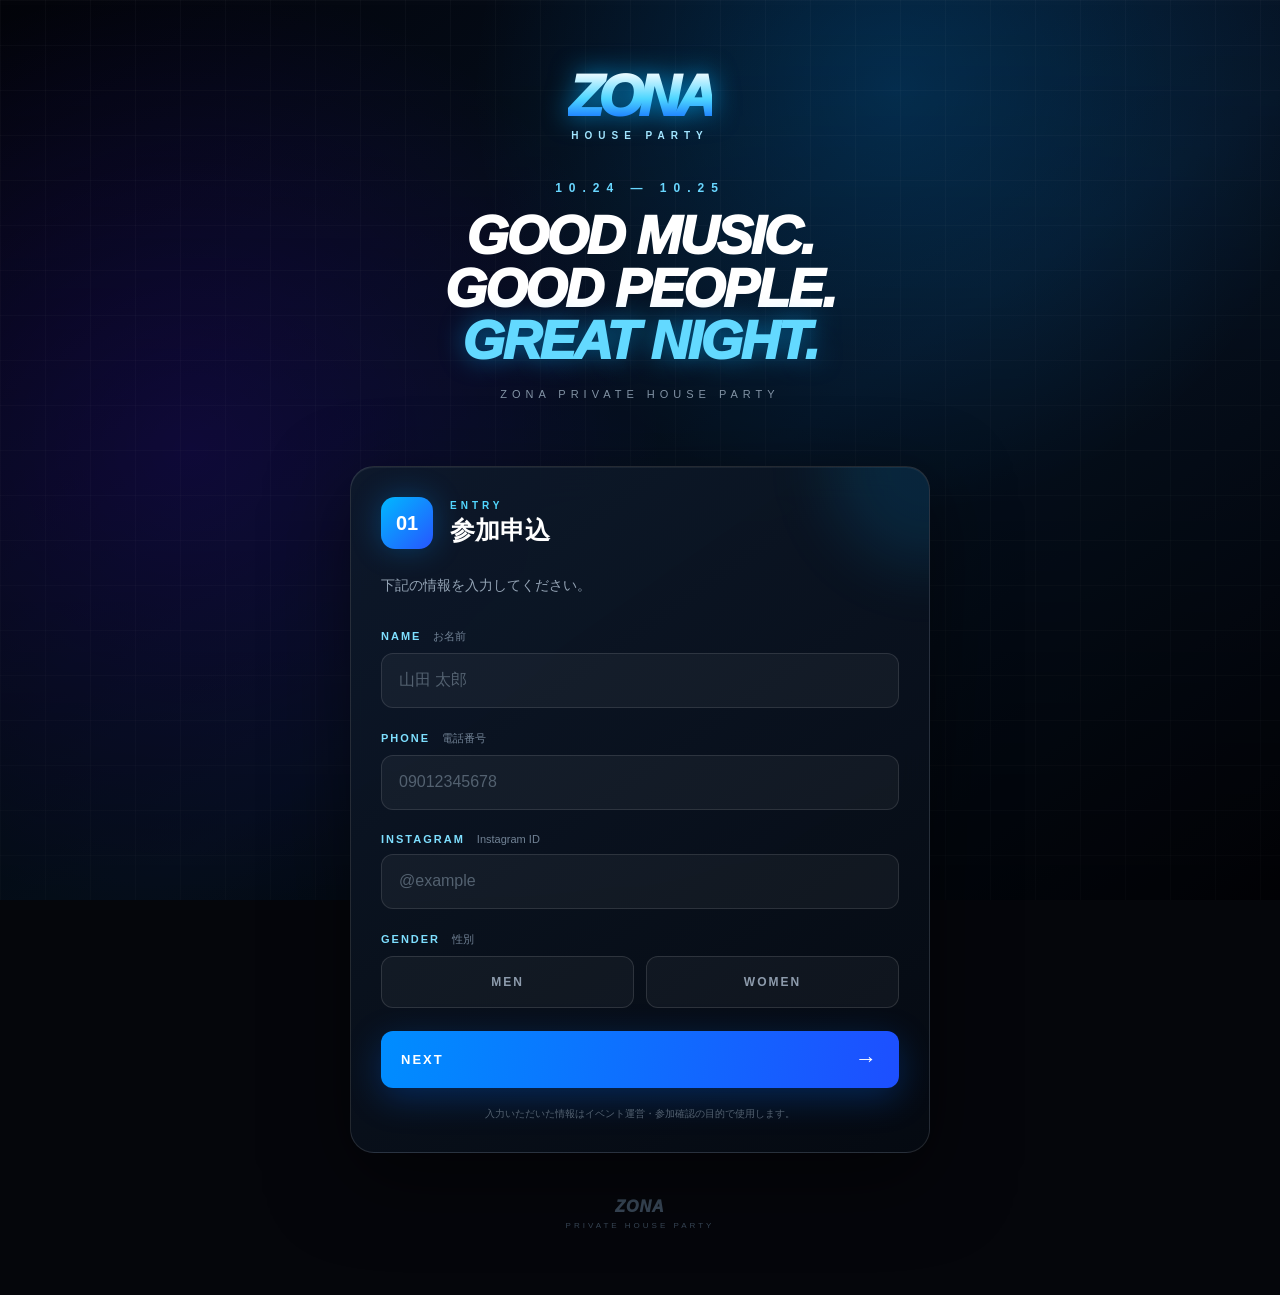
==== payment.html @ e856eb62 "Add files via upload" ====
<!DOCTYPE html>
<html lang="ja">

<head>

    <meta charset="UTF-8">

    <meta
        name="viewport"
        content="width=device-width, initial-scale=1.0"
    >

    <meta name="theme-color" content="#05060b">

    <title>ZONA | PAYMENT</title>

    <link
        rel="stylesheet"
        href="style.css"
    >

</head>


<body>

<div class="background payment-background"></div>
<div class="overlay"></div>


<main class="page">


    <section class="mini-header">

        <div class="logo">

            <span class="logo-main">
                ZONA
            </span>

            <span class="logo-sub">
                HOUSE PARTY
            </span>

        </div>

    </section>



    <section class="form-card payment-card">


        <div class="step">

            <span class="step-number">
                02
            </span>

            <div>

                <p class="step-small">
                    PAYMENT
                </p>

                <h1>
                    お支払い
                </h1>

            </div>

        </div>



        <p class="form-description">

            下記の申込内容をご確認のうえ、
            指定口座へお振込みください。

        </p>



        <!-- 申込内容 -->

        <div class="info-title">
            ENTRY INFORMATION
        </div>


        <div class="confirm-box">


            <div class="confirm-row">

                <span>NAME</span>

                <strong id="confirmName"></strong>

            </div>


            <div class="confirm-row">

                <span>INSTAGRAM</span>

                <strong id="confirmInstagram"></strong>

            </div>


            <div class="confirm-row">

                <span>GENDER</span>

                <strong id="confirmGender"></strong>

            </div>


        </div>



        <!-- 振込先 -->


        <div class="info-title bank-title">

            BANK TRANSFER

        </div>


        <div class="bank-box">


            <div class="bank-row">

                <span>金融機関</span>

                <strong>
                    ゆうちょ銀行
                </strong>

            </div>


            <div class="bank-row">

                <span>店名</span>

                <strong>
                    二〇八（ニゼロハチ）店
                </strong>

            </div>


            <div class="bank-row">

                <span>店番</span>

                <strong>
                    208
                </strong>

            </div>


            <div class="bank-row">

                <span>預金種目</span>

                <strong>
                    普通
                </strong>

            </div>


            <div class="bank-row">

                <span>口座番号</span>

                <strong class="account-number">
                    5761181
                </strong>

            </div>


        </div>



        <div class="notice">

            <span class="notice-icon">
                !
            </span>

            <p>

                振込手数料は参加者様のご負担となります。<br>

                <strong>
                    入金確認後に参加確定となります。
                </strong>

            </p>

        </div>



        <div class="field">

            <label for="transferName">

                TRANSFER NAME

                <span>
                    振込名義
                </span>

            </label>


            <input
                type="text"
                id="transferName"
                placeholder="例：ヤマダ タロウ"
                required
            >

        </div>


        <div class="field screenshot-field">

    <label for="paymentScreenshot">
        PAYMENT SCREENSHOT
        <span>支払い完了スクショ</span>
    </label>

    <label class="upload-box" for="paymentScreenshot">
        <span class="upload-icon">＋</span>
        <strong>スクショを選択</strong>
        <small>JPG / PNG / WEBP・最大5MB</small>
    </label>

    <input
        type="file"
        id="paymentScreenshot"
        accept="image/jpeg,image/png,image/webp"
        hidden
        required
    >

    <div id="screenshotPreviewBox" class="screenshot-preview-box">
        <img id="screenshotPreview" alt="支払いスクショ">
        <button type="button" id="removeScreenshot" class="remove-image">
            画像を変更
        </button>
    </div>

</div>


        <button
            id="submitPayment"
            class="main-button"
        >

            <span>
                COMPLETE ENTRY
            </span>

            <span class="arrow">
                →
            </span>

        </button>



        <button
            class="back-button"
            onclick="history.back()"
        >

            ← 入力画面に戻る

        </button>


    </section>



    <footer>

        <span>
            ZONA
        </span>

        <p>
            PRIVATE HOUSE PARTY
        </p>

    </footer>


</main>



<script>

const WEB_APP_URL =
"https://script.google.com/macros/s/AKfycbzYvH5nu5e5zWrgOs3P0jpB2DL6wbGvhLMjCrqnMLJx7geKvmXyiW3id1mjv8YOHukg/exec";


/* =========================
   申込情報
========================= */

const name = sessionStorage.getItem("name");
const phone = sessionStorage.getItem("phone");
const instagram = sessionStorage.getItem("instagram");
const gender = sessionStorage.getItem("gender");


if (!name || !phone || !instagram || !gender) {
    window.location.href = "index.html";
}


document.getElementById("confirmName").textContent = name;
document.getElementById("confirmInstagram").textContent = instagram;
document.getElementById("confirmGender").textContent = gender;


/* =========================
   スクリーンショット
========================= */

const screenshotInput =
    document.getElementById("paymentScreenshot");

const screenshotPreview =
    document.getElementById("screenshotPreview");

const screenshotPreviewBox =
    document.getElementById("screenshotPreviewBox");

const removeScreenshot =
    document.getElementById("removeScreenshot");


screenshotInput.addEventListener("change", function () {

    const file = this.files[0];

    if (!file) {
        return;
    }

    const allowedTypes = [
        "image/jpeg",
        "image/png",
        "image/webp"
    ];


    if (!allowedTypes.includes(file.type)) {

        alert("JPG・PNG・WEBPの画像を選択してください。");

        this.value = "";

        return;
    }


    if (file.size > 5 * 1024 * 1024) {

        alert("画像サイズは5MB以下にしてください。");

        this.value = "";

        return;
    }


    screenshotPreview.src =
        URL.createObjectURL(file);

    screenshotPreviewBox.classList.add("show");

});


removeScreenshot.addEventListener("click", function () {

    screenshotInput.value = "";

    screenshotPreview.src = "";

    screenshotPreviewBox.classList.remove("show");

    screenshotInput.click();

});


/* =========================
   Base64変換
========================= */

function fileToBase64(file) {

    return new Promise((resolve, reject) => {

        const reader = new FileReader();

        reader.onload = function () {
            resolve(reader.result);
        };

        reader.onerror = function () {
            reject(reader.error);
        };

        reader.readAsDataURL(file);

    });

}


/* =========================
   送信
========================= */

document
.getElementById("submitPayment")
.addEventListener("click", async function () {

    const transferName =
        document
        .getElementById("transferName")
        .value
        .trim();


    if (!transferName) {

        alert("振込名義を入力してください。");

        return;
    }


    const screenshotFile =
        screenshotInput.files[0];


    if (!screenshotFile) {

        alert("支払い完了スクショを選択してください。");

        return;
    }


    const button =
        document.getElementById("submitPayment");


    button.disabled = true;

    button.innerHTML =
        "<span>送信中...</span>";


    try {

        /* 画像をBase64へ変換 */

        const paymentScreenshot =
            await fileToBase64(screenshotFile);


        /* Apps Scriptへ送るデータ */

        const data = {

            name: name,

            phone: phone,

            instagram: instagram,

            gender: gender,

            transferName: transferName,

            paymentScreenshot: paymentScreenshot

        };


        await fetch(WEB_APP_URL, {

            method: "POST",

            mode: "no-cors",

            headers: {

                "Content-Type":
                    "text/plain;charset=utf-8"

            },

            body: JSON.stringify(data)

        });


        /* 一時保存データ削除 */

        sessionStorage.clear();


        /* 完了画面 */

        document.querySelector(
            ".payment-card"
        ).innerHTML = `

            <div class="success">

                <div class="success-icon">
                    ✓
                </div>

                <p class="step-small">
                    ENTRY COMPLETE
                </p>

                <h1>
                    申込完了
                </h1>

                <p>
                    お申込みありがとうございます。
                    <br><br>
                    支払い情報を受け付けました。
                    <br>
                    入金確認後、参加確定となります。
                </p>

                <a
                    href="index.html"
                    class="main-button success-button"
                >
                    TOPへ戻る
                </a>

            </div>

        `;


        window.scrollTo({

            top: 0,

            behavior: "smooth"

        });


    } catch (error) {

        console.error(error);


        alert(
            "送信に失敗しました。\n" +
            "通信環境を確認して、もう一度お試しください。"
        );


        button.disabled = false;

        button.innerHTML = `
            <span>COMPLETE ENTRY</span>
            <span class="arrow">→</span>
        `;

    }

});

</script>


</body>

</html>
---- style.css ----
/* =========================
   ZONA
   HOUSE PARTY UI
========================= */

* {
    box-sizing: border-box;
}

html {
    scroll-behavior: smooth;
}

body {
    margin: 0;
    min-height: 100vh;

    font-family:
        Inter,
        -apple-system,
        BlinkMacSystemFont,
        "Segoe UI",
        sans-serif;

    background:
        #05060b;

    color: #ffffff;
}


/* =========================
   BACKGROUND
========================= */

.background {

    position: fixed;

    inset: 0;

    z-index: -3;

    background:

        radial-gradient(
            circle at 70% 10%,
            rgba(0, 153, 255, .22),
            transparent 35%
        ),

        radial-gradient(
            circle at 15% 50%,
            rgba(77, 0, 255, .18),
            transparent 40%
        ),

        linear-gradient(
            145deg,
            #03040a,
            #071527 55%,
            #020308
        );

}


.background::after {

    content: "";

    position: absolute;

    inset: 0;

    background-image:
        linear-gradient(
            rgba(255,255,255,.025) 1px,
            transparent 1px
        ),
        linear-gradient(
            90deg,
            rgba(255,255,255,.025) 1px,
            transparent 1px
        );

    background-size:
        45px 45px;

}


.overlay {

    position: fixed;

    inset: 0;

    z-index: -2;

    pointer-events: none;

    background:

        linear-gradient(
            to bottom,
            transparent,
            rgba(0,0,0,.35)
        );

}


/* =========================
   PAGE
========================= */

.page {

    width: 100%;

    max-width: 620px;

    margin: auto;

    padding:
        45px
        20px
        50px;

}


/* =========================
   HERO
========================= */

.hero {

    text-align: center;

    padding:
        25px 0
        55px;

}


.logo {

    display: flex;

    flex-direction: column;

    align-items: center;

}


.logo-main {

    font-size: 58px;

    line-height: .9;

    font-weight: 1000;

    font-style: italic;

    letter-spacing: -5px;

    background:

        linear-gradient(
            180deg,
            #ffffff,
            #4ed6ff 55%,
            #126cff
        );

    -webkit-background-clip: text;

    background-clip: text;

    color: transparent;

    filter:

        drop-shadow(
            0 0 13px
            rgba(0,174,255,.7)
        );

}


.logo-sub {

    margin-top: 8px;

    font-size: 10px;

    font-weight: 800;

    letter-spacing: 6px;

    color: #a7e7ff;

}


.event-date {

    margin:
        40px 0
        14px;

    color: #69d7ff;

    letter-spacing: 7px;

    font-size: 12px;

    font-weight: 800;

}


.hero h1 {

    margin: 0;

    font-size:
        clamp(
            35px,
            8vw,
            54px
        );

    line-height: .97;

    font-style: italic;

    letter-spacing: -2px;

    font-weight: 950;

}


.hero h1 span {

    color: #63d9ff;

    text-shadow:

        0 0 25px
        rgba(0,177,255,.5);

}


.hero-description {

    margin-top: 22px;

    font-size: 11px;

    letter-spacing: 5px;

    color: #8293a5;

}


/* =========================
   CARD
========================= */

.form-card {

    position: relative;

    overflow: hidden;

    padding:
        30px;

    border-radius:
        24px;

    border:

        1px solid
        rgba(255,255,255,.12);

    background:

        linear-gradient(
            145deg,
            rgba(14,26,43,.93),
            rgba(5,10,18,.95)
        );

    box-shadow:

        0 25px 80px
        rgba(0,0,0,.5),

        inset
        0 1px 0
        rgba(255,255,255,.06);

    backdrop-filter:
        blur(20px);

}


.form-card::before {

    content: "";

    position: absolute;

    width: 200px;

    height: 200px;

    top: -100px;

    right: -100px;

    border-radius: 50%;

    background:

        rgba(
            0,
            174,
            255,
            .12
        );

    filter:
        blur(30px);

}


/* =========================
   STEP
========================= */

.step {

    display: flex;

    align-items: center;

    gap: 17px;

}


.step-number {

    display: grid;

    place-items: center;

    width: 52px;

    height: 52px;

    flex-shrink: 0;

    border-radius: 14px;

    background:

        linear-gradient(
            135deg,
            #00b9ff,
            #2755ff
        );

    font-size: 20px;

    font-weight: 900;

    box-shadow:

        0 0 30px
        rgba(0,153,255,.3);

}


.step-small {

    margin: 0 0 3px;

    color: #52d7ff;

    font-size: 10px;

    font-weight: 900;

    letter-spacing: 4px;

}


.step h2,
.step h1 {

    margin: 0;

    font-size: 25px;

}


.form-description {

    margin:
        24px 0
        30px;

    color: #93a3b4;

    font-size: 14px;

    line-height: 1.8;

}


/* =========================
   FORM
========================= */

.field {

    margin-bottom:
        23px;

}


.field > label {

    display: block;

    margin-bottom: 9px;

    font-size: 11px;

    letter-spacing: 2px;

    color: #7edfff;

    font-weight: 800;

}


.field > label span {

    margin-left: 7px;

    color: #718295;

    letter-spacing: 0;

    font-weight: 500;

}


input[type="text"],
input[type="tel"] {

    width: 100%;

    height: 55px;

    padding:
        0 17px;

    color: white;

    font-size: 16px;

    border-radius:
        12px;

    border:

        1px solid
        rgba(255,255,255,.11);

    outline: none;

    background:

        rgba(
            255,
            255,
            255,
            .045
        );

    transition:
        .2s;

}


input::placeholder {

    color:
        #536170;

}


input[type="text"]:focus,
input[type="tel"]:focus {

    border-color:
        #22bdff;

    box-shadow:

        0 0 0 3px
        rgba(0,174,255,.1);

    background:

        rgba(
            0,
            174,
            255,
            .055
        );

}


/* =========================
   GENDER
========================= */

.gender-box {

    display: grid;

    grid-template-columns:
        1fr 1fr;

    gap: 12px;

}


.gender-option {

    cursor: pointer;

}


.gender-option input {

    position: absolute;

    opacity: 0;

}


.gender-option span {

    display: flex;

    align-items: center;

    justify-content: center;

    height: 52px;

    border:

        1px solid
        rgba(255,255,255,.12);

    border-radius:
        12px;

    background:

        rgba(
            255,
            255,
            255,
            .04
        );

    color:
        #8d9bac;

    font-size: 12px;

    font-weight: 900;

    letter-spacing: 2px;

    transition:
        .2s;

}


.gender-option input:checked + span {

    color: white;

    border-color:
        #26c4ff;

    background:

        linear-gradient(
            135deg,
            rgba(0,176,255,.23),
            rgba(48,75,255,.18)
        );

    box-shadow:

        0 0 20px
        rgba(0,174,255,.12);

}


/* =========================
   BUTTON
========================= */

.main-button {

    display: flex;

    align-items: center;

    justify-content: space-between;

    width: 100%;

    min-height:
        57px;

    padding:
        0 20px;

    margin-top:
        10px;

    border: 0;

    border-radius:
        12px;

    cursor: pointer;

    text-decoration: none;

    color:
        white;

    font-size:
        13px;

    font-weight:
        900;

    letter-spacing:
        2px;

    background:

        linear-gradient(
            100deg,
            #008dff,
            #1d4fff
        );

    box-shadow:

        0 10px 35px
        rgba(0,109,255,.28);

    transition:
        .2s;

}


.main-button:hover {

    transform:
        translateY(-2px);

    box-shadow:

        0 15px 40px
        rgba(0,145,255,.35);

}


.main-button:disabled {

    opacity:
        .6;

    cursor:
        not-allowed;

}


.arrow {

    font-size:
        22px;

}


/* =========================
   PRIVACY
========================= */

.privacy {

    margin:
        18px 0 0;

    color:
        #536170;

    font-size:
        10px;

    line-height:
        1.6;

    text-align:
        center;

}


/* =========================
   PAYMENT
========================= */

.mini-header {

    padding:
        10px 0
        45px;

}


.mini-header
.logo-main {

    font-size:
        48px;

}


.info-title {

    margin:
        30px 0
        10px;

    color:
        #4ed5ff;

    font-size:
        10px;

    font-weight:
        900;

    letter-spacing:
        3px;

}


.confirm-box,
.bank-box {

    overflow:
        hidden;

    border-radius:
        14px;

    border:

        1px solid
        rgba(255,255,255,.1);

    background:

        rgba(
            255,
            255,
            255,
            .035
        );

}


.confirm-row,
.bank-row {

    display:
        flex;

    justify-content:
        space-between;

    gap:
        20px;

    padding:
        15px 16px;

    border-bottom:

        1px solid
        rgba(255,255,255,.07);

}


.confirm-row:last-child,
.bank-row:last-child {

    border-bottom:
        0;

}


.confirm-row span,
.bank-row span {

    color:
        #718194;

    font-size:
        11px;

}


.confirm-row strong,
.bank-row strong {

    text-align:
        right;

    font-size:
        13px;

    overflow-wrap:
        anywhere;

}


.account-number {

    color:
        #62d8ff;

    font-size:
        18px !important;

    letter-spacing:
        2px;

}


.notice {

    display:
        flex;

    gap:
        12px;

    margin:
        18px 0
        25px;

    padding:
        14px;

    border-radius:
        12px;

    border:

        1px solid
        rgba(255,185,62,.15);

    background:

        rgba(
            255,
            168,
            0,
            .06
        );

}


.notice-icon {

    display:
        grid;

    place-items:
        center;

    width:
        24px;

    height:
        24px;

    flex-shrink:
        0;

    border-radius:
        50%;

    background:
        #ffb53d;

    color:
        #111;

    font-weight:
        900;

}


.notice p {

    margin:
        1px 0 0;

    color:
        #a9a49a;

    font-size:
        11px;

    line-height:
        1.7;

}


.notice strong {

    color:
        #ffd37b;

}


.back-button {

    display:
        block;

    width:
        100%;

    margin-top:
        15px;

    padding:
        12px;

    border:
        0;

    background:
        transparent;

    color:
        #657487;

    cursor:
        pointer;

}


/* =========================
   SUCCESS
========================= */

.success {

    padding:
        25px 5px;

    text-align:
        center;

}


.success-icon {

    display:
        grid;

    place-items:
        center;

    width:
        75px;

    height:
        75px;

    margin:
        0 auto 25px;

    border-radius:
        50%;

    background:

        linear-gradient(
            135deg,
            #00c6ff,
            #2451ff
        );

    font-size:
        35px;

    font-weight:
        900;

    box-shadow:

        0 0 45px
        rgba(0,174,255,.35);

}


.success h1 {

    margin:
        5px 0
        15px;

    font-size:
        32px;

}


.success p {

    color:
        #91a0b0;

    line-height:
        1.8;

}


.success-button {

    margin-top:
        30px;

    justify-content:
        center;

}


/* =========================
   FOOTER
========================= */

footer {

    padding:
        45px 0
        10px;

    text-align:
        center;

    color:
        #394858;

}


footer span {

    font-size:
        16px;

    font-weight:
        950;

    font-style:
        italic;

    letter-spacing:
        1px;

}


footer p {

    margin:
        5px 0;

    font-size:
        8px;

    letter-spacing:
        3px;

}


/* =========================
   MOBILE
========================= */

@media (
    max-width: 600px
) {

    .page {

        padding:
            25px 14px
            40px;

    }


    .hero {

        padding:
            25px 0
            40px;

    }


    .logo-main {

        font-size:
            51px;

    }


    .hero h1 {

        font-size:
            38px;

    }


    .form-card {

        padding:
            23px 18px;

        border-radius:
            20px;

    }


    .confirm-row,
    .bank-row {

        padding:
            14px;

    }

}
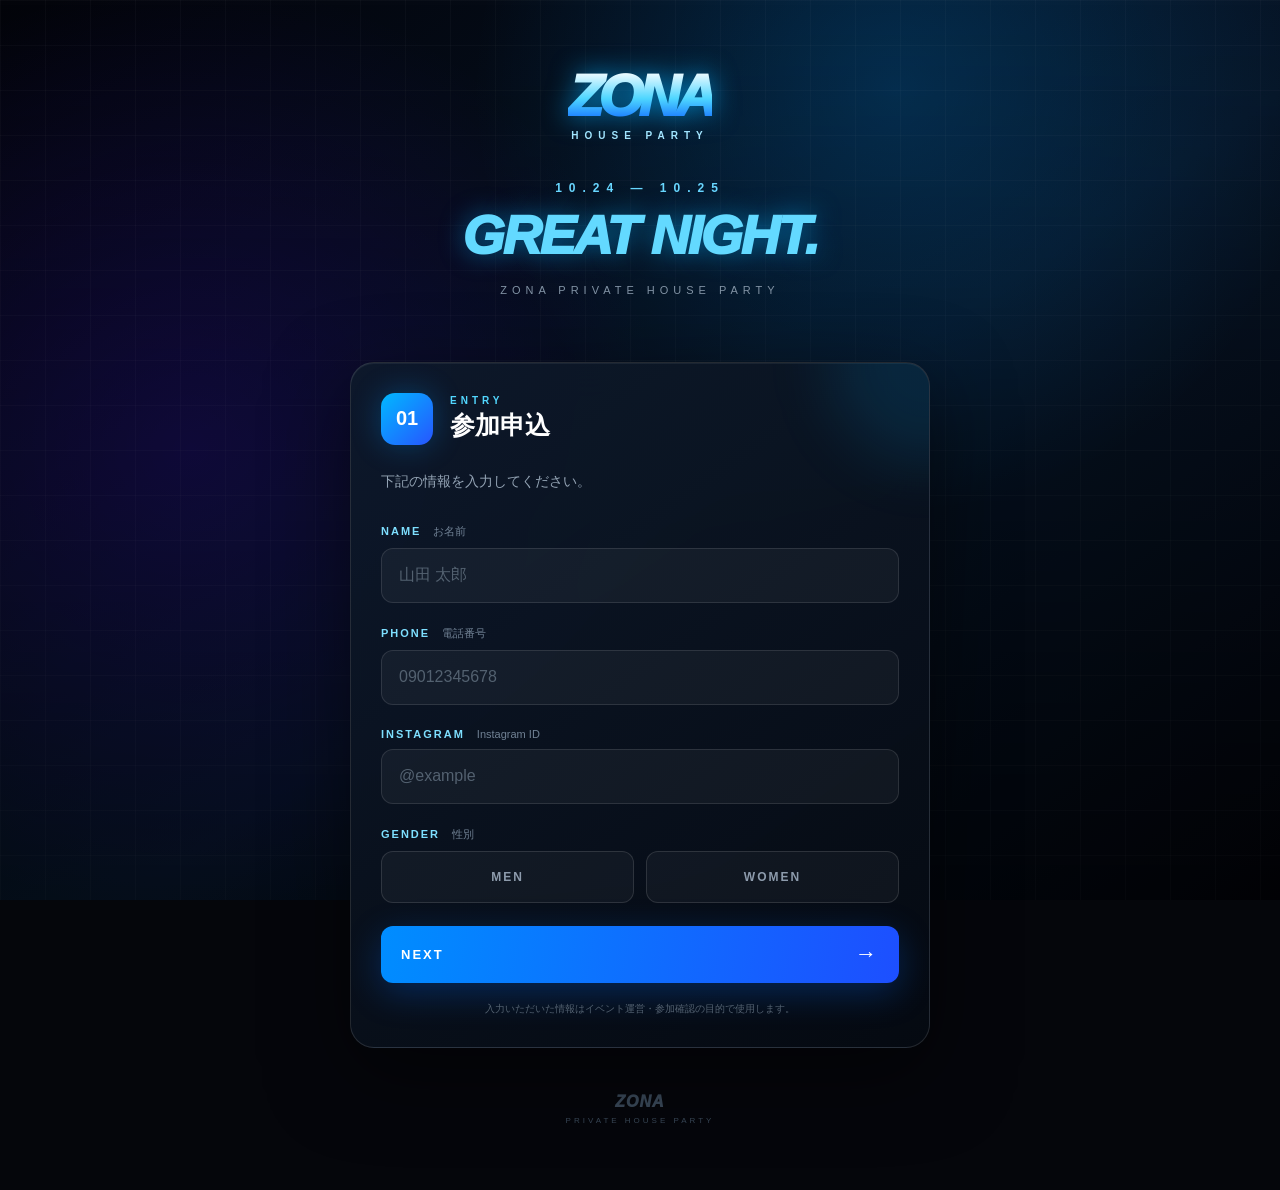
==== commit 57d4fb6b: "Add files via upload" ====
--- a/payment.html
+++ b/payment.html
@@ -186,7 +186,7 @@
                 <span>口座番号</span>
 
                 <strong class="account-number">
-                    5761181
+                    2576118
                 </strong>
 
             </div>
@@ -309,6 +309,7 @@
 
         <p>
             PRIVATE HOUSE PARTY
+        送信には時間かかる可能性があります
         </p>
 
     </footer>
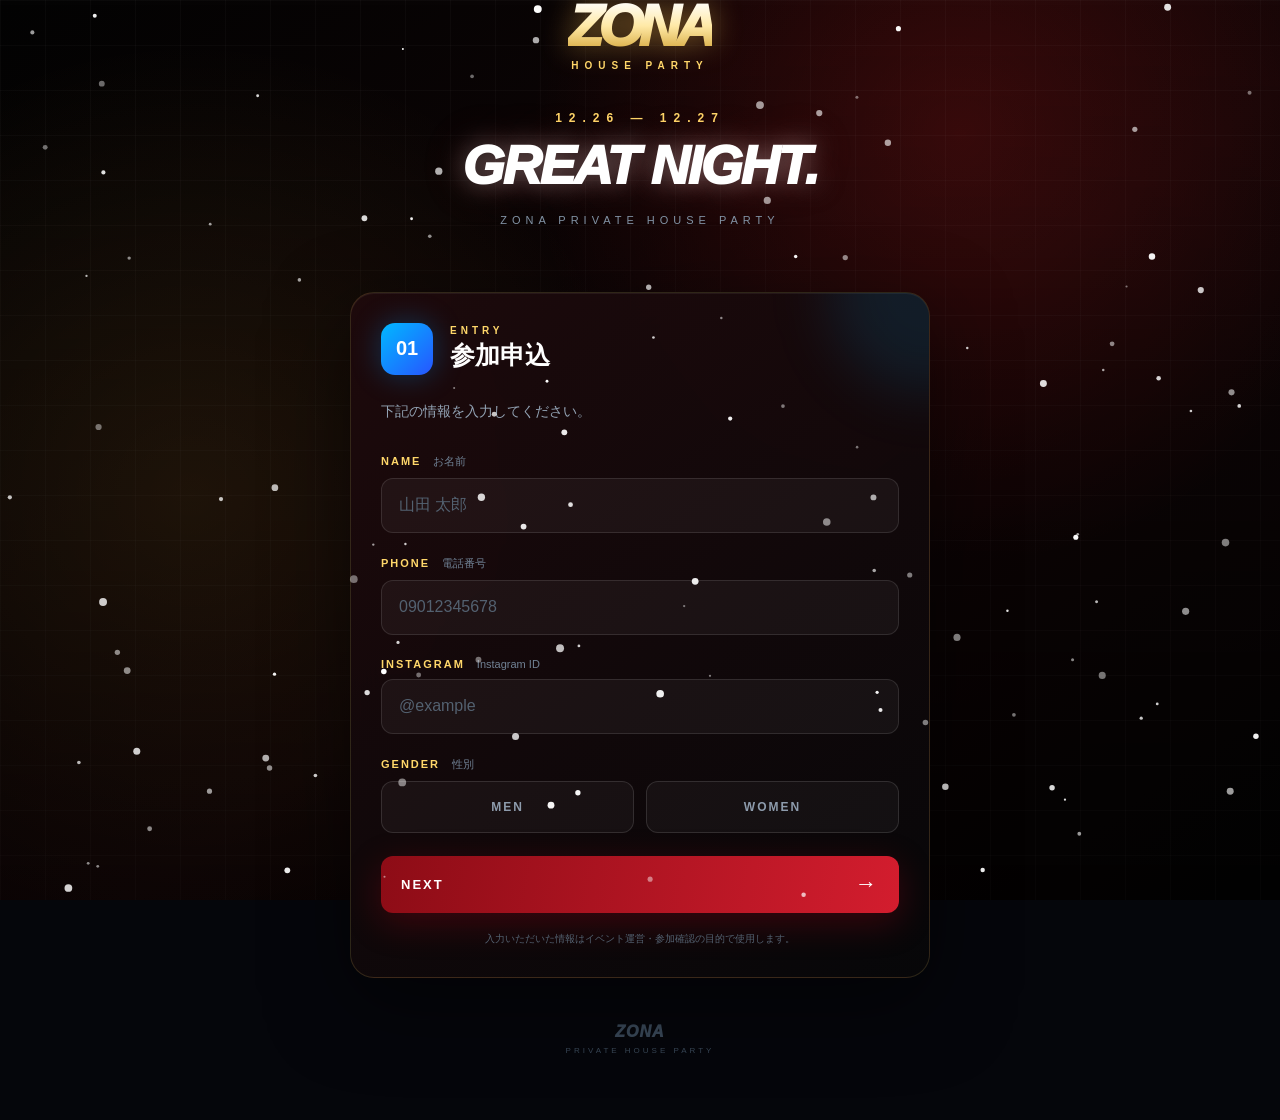
==== commit 94b36c3d: "Add files via upload" ====
--- a/payment.html
+++ b/payment.html
@@ -23,7 +23,7 @@
 
 
 <body>
-
+<canvas id="snowCanvas"></canvas>
 <div class="background payment-background"></div>
 <div class="overlay"></div>
 
@@ -308,7 +308,7 @@
         </span>
 
         <p>
-            PRIVATE HOUSE PARTY
+            PRIVATE HOUSE PARTY<br>
         送信には時間かかる可能性があります
         </p>
 
@@ -609,6 +609,93 @@
 
 });
 
+/* =========================
+   SNOW
+========================= */
+
+const canvas = document.getElementById("snowCanvas");
+const ctx = canvas.getContext("2d");
+
+let snowWidth;
+let snowHeight;
+let snowflakes = [];
+
+function resizeSnowCanvas() {
+    snowWidth = window.innerWidth;
+    snowHeight = window.innerHeight;
+
+    canvas.width = snowWidth;
+    canvas.height = snowHeight;
+}
+
+function createSnowflake() {
+    return {
+        x: Math.random() * snowWidth,
+        y: Math.random() * snowHeight,
+        radius: Math.random() * 3 + 1,
+        speed: Math.random() * 1.5 + 0.5,
+        drift: Math.random() * 0.6 - 0.3,
+        opacity: Math.random() * 0.6 + 0.4
+    };
+}
+
+function initSnow() {
+    snowflakes = [];
+
+    for (let i = 0; i < 120; i++) {
+        snowflakes.push(createSnowflake());
+    }
+}
+
+function drawSnow() {
+    ctx.clearRect(0, 0, snowWidth, snowHeight);
+
+    snowflakes.forEach(flake => {
+
+        ctx.beginPath();
+
+        ctx.arc(
+            flake.x,
+            flake.y,
+            flake.radius,
+            0,
+            Math.PI * 2
+        );
+
+        ctx.fillStyle =
+            `rgba(255,255,255,${flake.opacity})`;
+
+        ctx.fill();
+
+        flake.y += flake.speed;
+        flake.x += flake.drift;
+
+        if (flake.y > snowHeight) {
+            flake.y = -10;
+            flake.x = Math.random() * snowWidth;
+        }
+
+        if (flake.x > snowWidth) {
+            flake.x = 0;
+        }
+
+        if (flake.x < 0) {
+            flake.x = snowWidth;
+        }
+    });
+
+    requestAnimationFrame(drawSnow);
+}
+
+resizeSnowCanvas();
+initSnow();
+drawSnow();
+
+window.addEventListener("resize", () => {
+    resizeSnowCanvas();
+    initSnow();
+});
+
 </script>
 
 
--- a/style.css
+++ b/style.css
@@ -1230,4 +1230,144 @@
 
     }
 
+}
+    /* =========================
+   ZONA CHRISTMAS
+========================= */
+
+.background {
+    background:
+        radial-gradient(
+            circle at 75% 15%,
+            rgba(255, 35, 35, .18),
+            transparent 35%
+        ),
+        radial-gradient(
+            circle at 15% 55%,
+            rgba(255, 190, 60, .10),
+            transparent 38%
+        ),
+        linear-gradient(
+            145deg,
+            #030303,
+            #120607 55%,
+            #020202
+        );
+}
+
+/* ZONAロゴ */
+.logo-main {
+    background:
+        linear-gradient(
+            180deg,
+            #ffffff,
+            #ffe9a6 50%,
+            #d5a83d
+        );
+
+    -webkit-background-clip: text;
+    background-clip: text;
+    color: transparent;
+
+    filter:
+        drop-shadow(
+            0 0 15px
+            rgba(255, 202, 86, .45)
+        );
+}
+
+.logo-sub,
+.event-date,
+.step-small,
+.field > label {
+    color: #ffd76a;
+}
+
+.hero h1 span {
+    color: #ffffff;
+
+    text-shadow:
+        0 0 25px rgba(255,255,255,.35),
+        0 0 45px rgba(210,30,30,.25);
+}
+
+/* カードも少しクリスマス仕様 */
+.form-card {
+    background:
+        linear-gradient(
+            145deg,
+            rgba(30, 10, 12, .94),
+            rgba(7, 7, 9, .97)
+        );
+
+    border:
+        1px solid
+        rgba(255, 215, 110, .15);
+}
+
+/* ボタン */
+.main-button {
+    background:
+        linear-gradient(
+            100deg,
+            #8d0c16,
+            #d31d2e
+        );
+
+    box-shadow:
+        0 10px 35px
+        rgba(180, 0, 20, .28);
+}
+/* =========================
+   FALLING SNOW
+========================= */
+
+/* ===== ZONA SNOW ===== */
+
+
+
+
+    html,
+body {
+    margin: 0;
+    padding: 0;
+}
+
+#snowCanvas {
+    position: fixed;
+    inset: 0;
+    width: 100vw;
+    height: 100vh;
+    display: block;
+    pointer-events: none;
+    z-index: 99999;
+}
+
+.page {
+    padding-top: 0 !important;
+}
+
+.hero {
+    padding-top: 0 !important;
+}
+
+.screenshot-preview-box {
+    margin-top: 15px;
+    text-align: center;
+}
+
+.screenshot-preview-box img {
+    display: block;
+
+    width: 100%;
+    max-width: 280px;
+    max-height: 380px;
+
+    margin: 0 auto 12px;
+
+    object-fit: contain;
+
+    border-radius: 12px;
+
+    border: 1px solid rgba(255,255,255,.12);
 }
